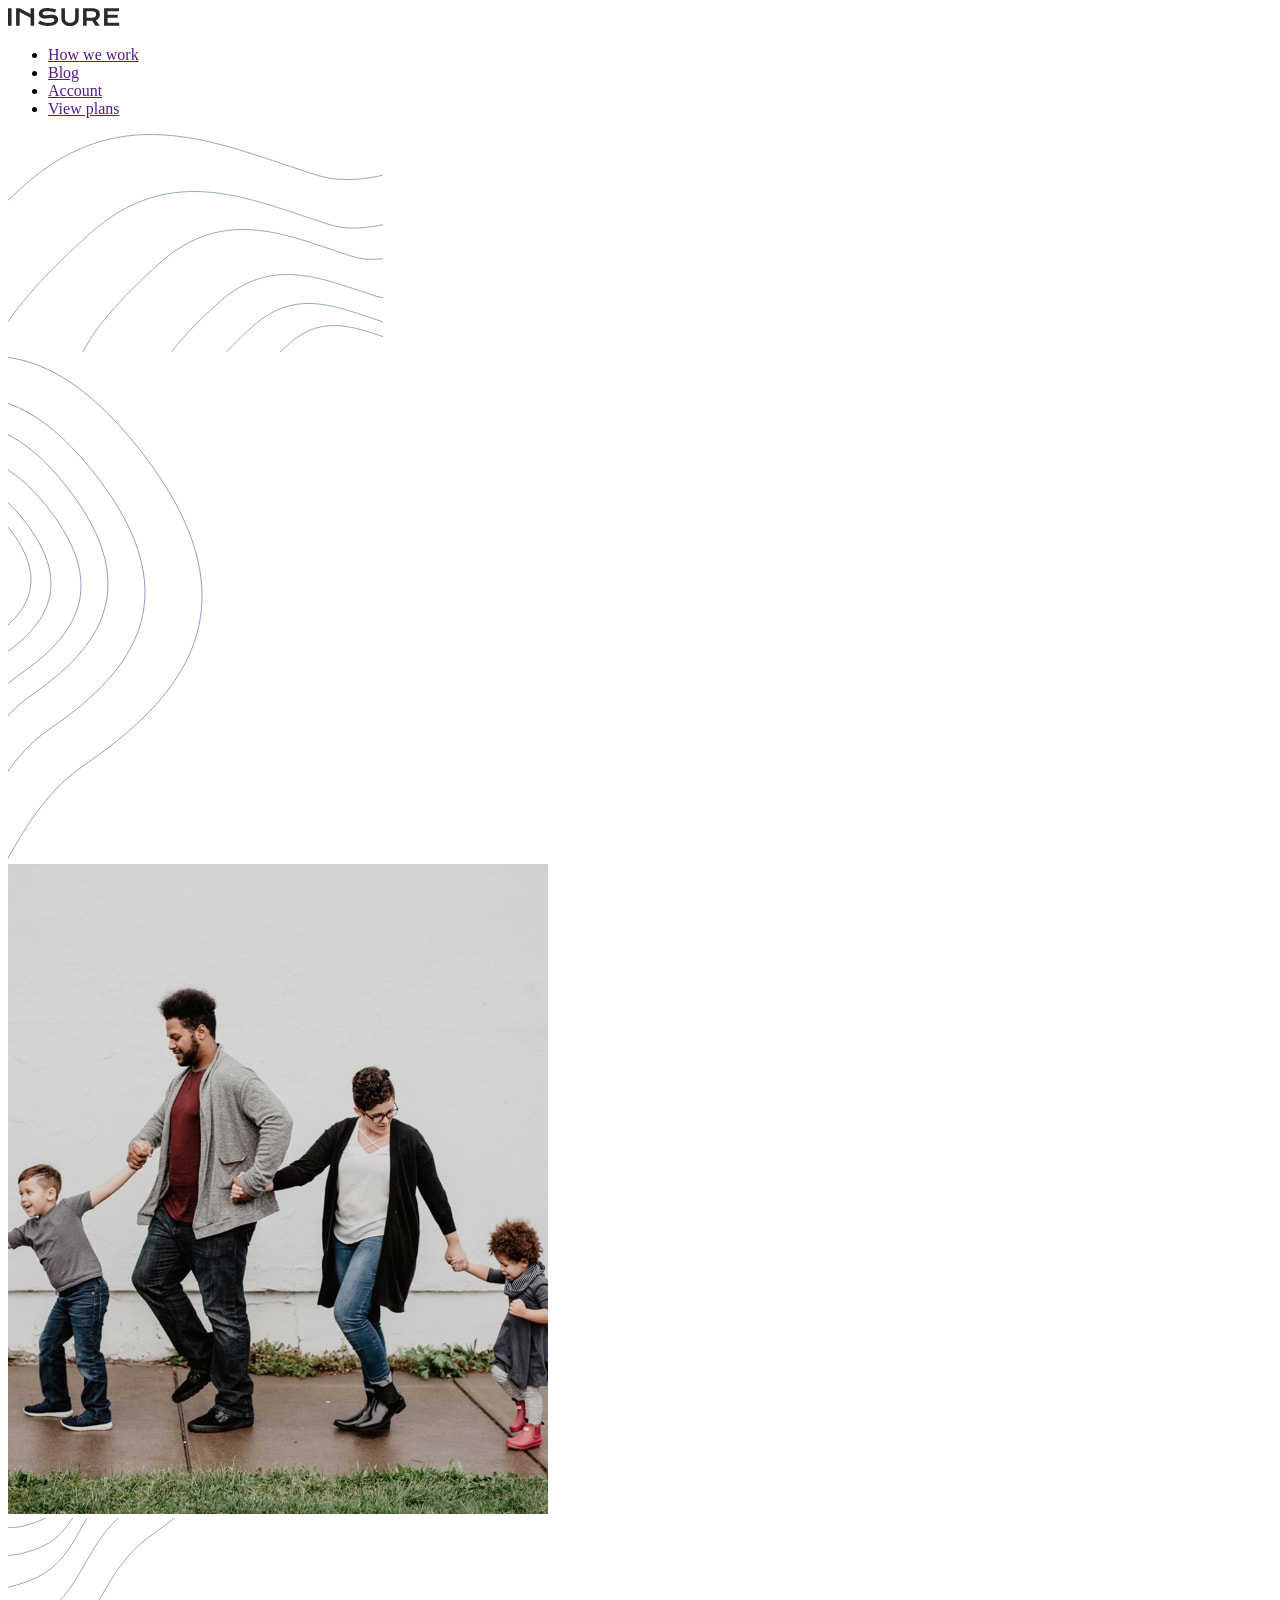
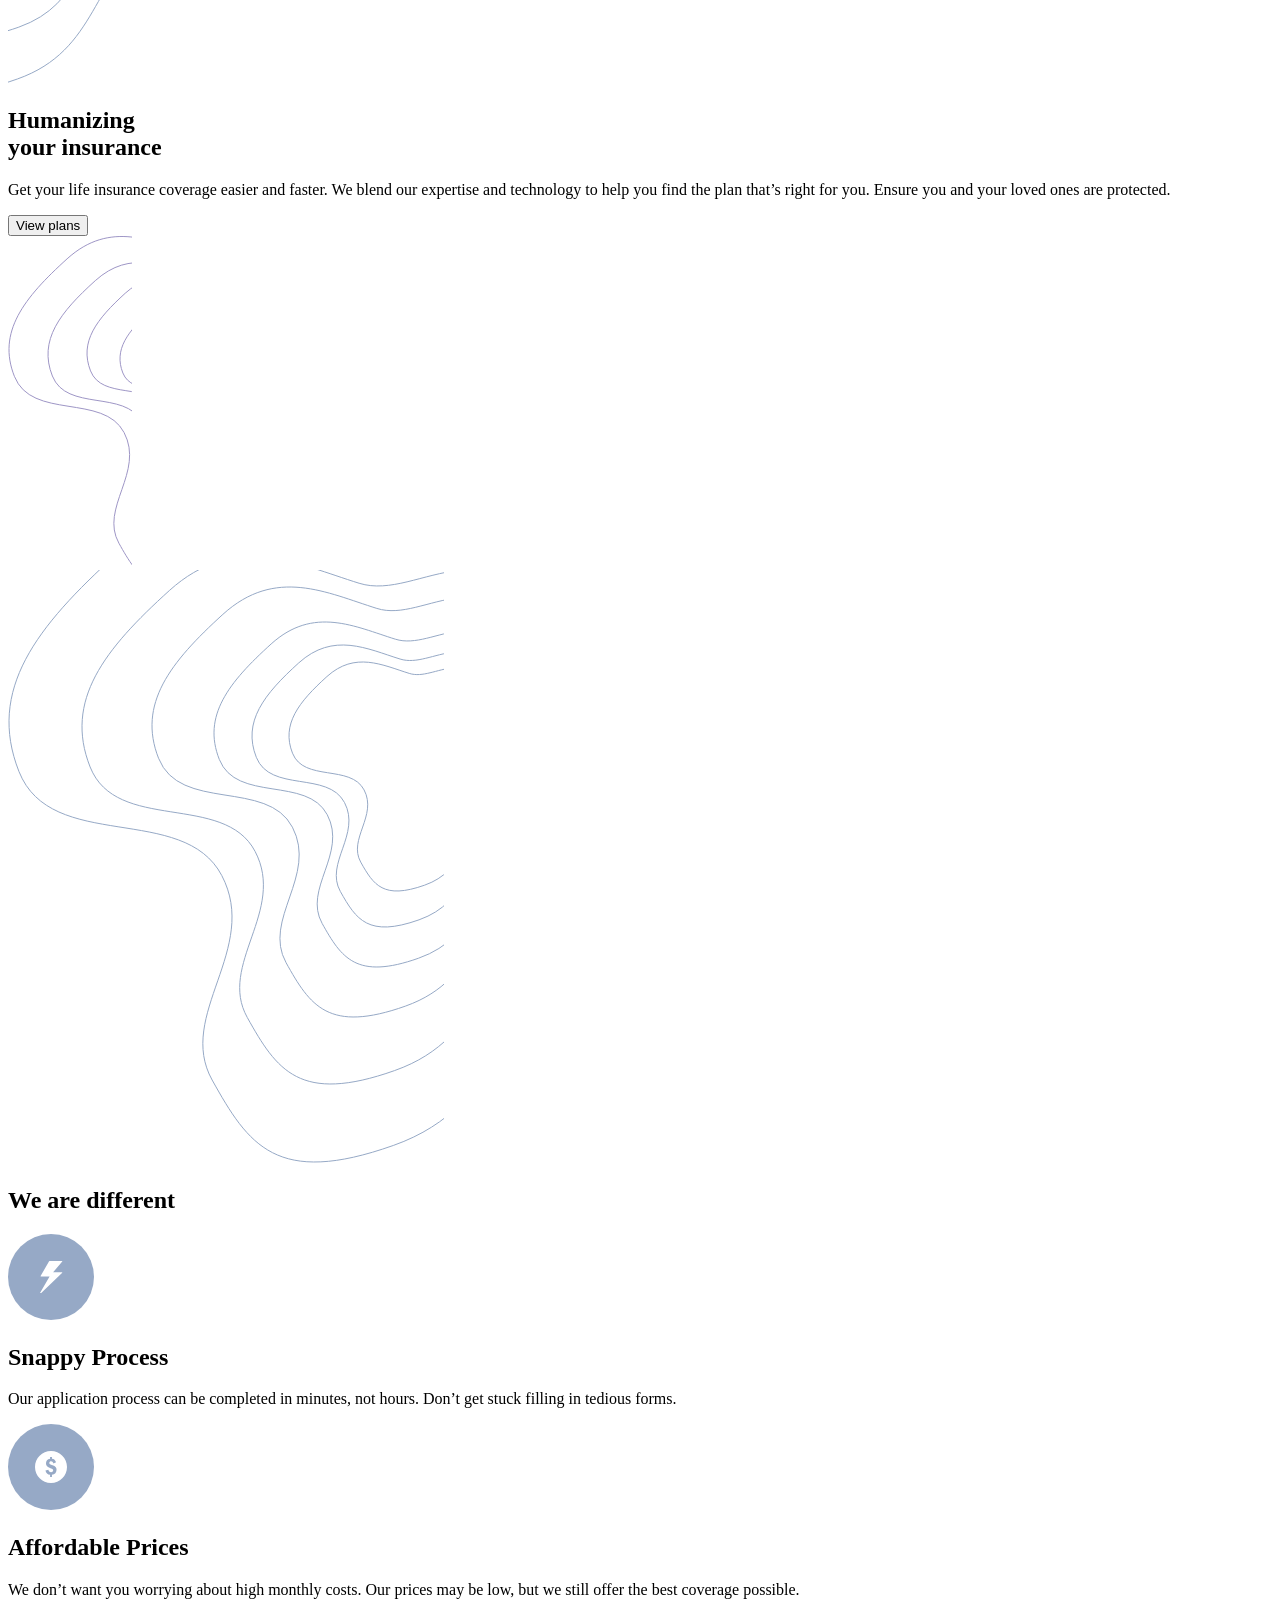
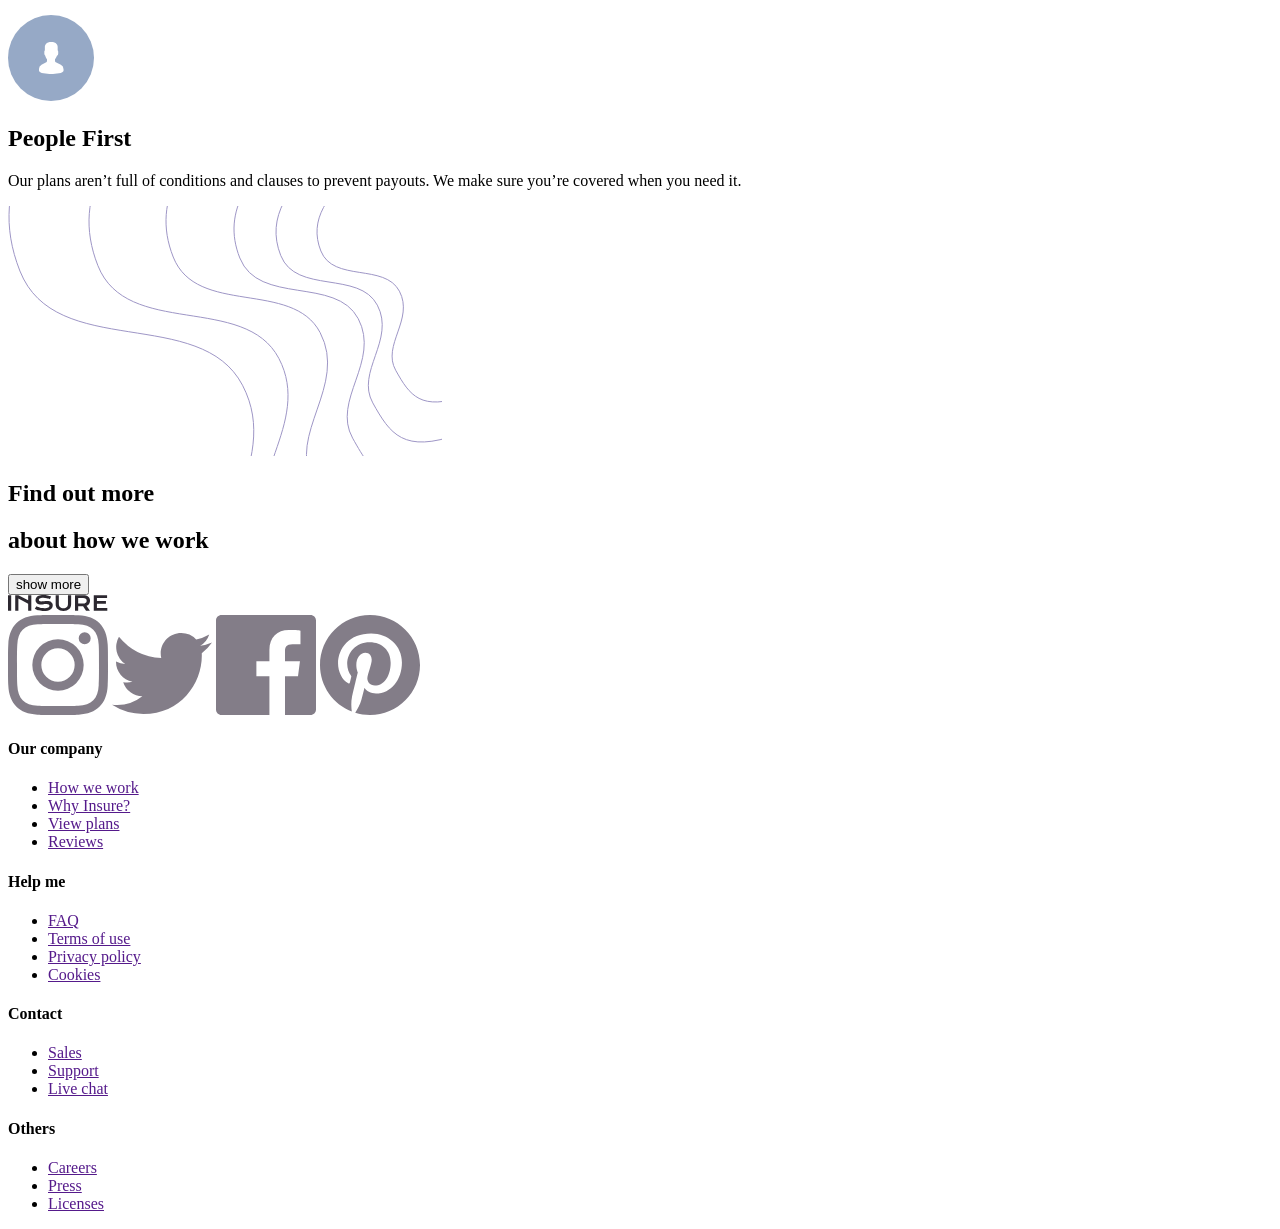
==== index.html @ bb5b34bb "add all" ====
<!DOCTYPE html>
<html lang="en">
<head>
  <meta charset="UTF-8">
  <meta name="viewport" content="width=device-width, initial-scale=1.0"> <!-- displays site properly based on user's device -->

  <link rel="icon" type="image/png" sizes="32x32" href="./images/favicon-32x32.png">
  <!-- index.html or wherever your HTML head lives -->
<link href="https://fonts.googleapis.com/css2?family=DM+Serif+Display&family=Karla:wght@400;700&display=swap" rel="stylesheet">

<link rel="stylesheet" href="css/style.css">
  <title>Frontend Mentor | Insure landing page</title>

  <!-- Feel free to remove these styles or customise in your own stylesheet 👍 -->
  <style>
    .attribution { font-size: 11px; text-align: center; }
    .attribution a { color: hsl(228, 45%, 44%); }
    .footer img {
      width: 100px;
    }
  </style>
</head>
<body>

  <header class="section-one header">
       <div class="container">
        <div class="nav">
            <div class="logo logo--header">
                <a href="" class="link link--logo">
                    <img src="img/logo.svg" alt="logo" class="img img--logo">
                </a>
            </div>
            <div class="box box--nav">
                <span class="ham ham--nav">

                </div>
            </button>
            <ul class="list list--nav ">
                 <li class="item item--nav">
                     <a href="" class="link link--nav">How we work</a>
                     
                 </li>
                 <li class="item item--nav">
                    <a href="" class="link link--nav">Blog</a>
                     
                 </li>
                 <li class="item item--nav">
                    <a href="" class="link link--nav"> Account</a>
                   
                 </li>

                 <li class="item item--nav">
                    <a href="" class="link link--nav"> View plans</a>
                   
                 </li>
            </ul>
        </div>
     </div>
    <img src="img/bg-pattern-mobile-nav.svg" alt="" class=" is--hidden img img--list">
  </header>

<!--=====================

hero

=======================-->




<section class="hero">
  <img src="img/bg-pattern-intro-left-desktop.svg" class="img img--idl" alt="">
  <div class="container container--hero">

        <div class="hero__inner grid">  

            <div class="hero__inner--left col-2-1">
               
                <picture>
                  <source media="(max-width: 768px)" srcset="img/image-intro-mobile.jpg">
                  <source media="(min-width: 769px)" srcset="img/image-intro-desktop.jpg">
                  <img src="img/image-intro-mobile.jpg" class="mobile-onely" alt="Responsive image" >
                </picture>
                
          
            </div>

            <div class="hero__inner--right col-2-2">
           
              <img src="img/bg-pattern-intro-left-mobile.svg" class="img img--iml" alt="">

                <div class="card card--hero">

                  <h1 class="title-1 title-1--hero">
                    Humanizing   <br>
                    your insurance
                  </h1> 

                <p class="text-1 text-1--hero">

                      Get your life insurance coverage easier and faster. We blend our expertise 
                      and technology to help you find the plan that’s right for you. Ensure you 
                      and your loved ones are protected.
                  </p>
                    
                  <button class="button button--hero">
                    View plans</button>
                </div>
               
                 <img src="img/bg-pattern-intro-right-mobile.svg" class="img img--imr" alt="">
               
            </div>


            
          
        </div>

  </div>
 
  <img src="img/bg-pattern-intro-right-desktop.svg" class="img img--idr" alt="">
</section>




<section class="differnt">

   <div class="container">
       <div class="different__title grid">
         <div class="col-1">

             <h1 class="title-1 title-1--different">
                 We are different
             </h1> 


         </div>
            </div>



         <div class="different__content grid">
              <div class="col-3-1">
                  
                  <div class="card card--different">

                    <div class="icon icon--different">
                       <img src="img/icon-snappy-process.svg" alt="">
                    </div>


                    <h2 class="title-3 title-3--different">
                      Snappy Process
                    </h2> 

                    <p class="text-1 text-1--different">
                      Our application process can be completed in minutes, not hours. Don’t get 
                      stuck filling in tedious forms.
                    </p>


                  </div>


                



              
                        
              </div>

              <div class="col-3-2">
                <div class="card card--different">

                  <div class="icon icon--different">
                     <img src="img/icon-affordable-prices.svg">
                  </div>


                  <h2 class="title-3 title-3--different">
                      
                    Affordable Prices

                  </h2> 

                  <p class="text-1 text-1--different">
               
                    We don’t want you worrying about high monthly costs. Our prices may be low, 
                    but we still offer the best coverage possible.
            
                  </p>


                </div>
              </div>
            

              
          
      
            
              <div class="col-3-3">
                <div class="card card--different">

                  <div class="icon icon--different">
                     <img src="img/icon-people-first.svg" alt="">
                  </div>


                  <h2 class="title-3 title-3--different">
                      
                    People First
                  </h2> 

                  <p class="text-1 text-1--different">
                    Our plans aren’t full of conditions and clauses to prevent payouts. We make 
                    sure you’re covered when you need it.
                  </p>


                </div>
              </div>
         </div>


       </div>
   
</section>



<section class="breadcrumb">
        <div class="container">
            <div class=" grid">
               <div class=" col-1">
                <div class="card card--breadcrumb">
                <img src="./img/bg-pattern-how-we-work-desktop.svg" alt="" class="img img--breadcrumb">
                  <div class="box box--title">
                    <h2  class="title-2 title-2--breadcrumb">
                      Find out more 
                   
                   </h2>
                   <h2 class="title-2 title-2--breadcrumb">
                 
                    
                    about how we work
                 </h2>
                  </div>
                
                <button class="button button--breadcrumb">
                    show more
                </button>
                </div>
                 
               </div>
            </div>
        </div>
</section>



<section class="footer">
    <div class="container">
       <div class="footer__inner--top ">
          
        <div class="col-2-1">

           <div class="logo logo--footer">
              <img src="img/logo.svg" alt="" class="img img--logo">

           </div>

        </div>

        <div class="col-2-2">

          <div class="box box__social">
            <img src="img/icon-instagram.svg" alt="">
            <img src="img/icon-twitter.svg" alt="">
            <img src="img/icon-facebook.svg" alt="">
            <img src="img/icon-pinterest.svg" alt="">
         </div>
        </div>
           
       </div>

       <div class="footer__inner--bottom grid">
            
            <div class="col-4-1">
              <h4 class="title title--footer">Our company</h4>
                <ul class="list list--footer">
                    <li class="item item--footer">
                       <a href="" class="link link--footer">How we work</a>
                    </li>

                    <li class="item item--footer">
                      <a href="" class="link link--footer"> Why Insure?</a>
                   </li>


                   <li class="item item--footer">
                    <a href="" class="link link--footer">View plans</a>
                 </li>


                 <li class="item item--footer">
                  <a href="" class="link link--footer"> Reviews</a>
               </li>


                    
                </ul>
              
            </div>


            <div class="col-4-2">
              
              <h4 class="title title--footer"> Help me
              </h4>
              <ul class="list list--footer">
                  <li class="item item--footer">
                     <a href="" class="link link--footer">FAQ</a>
                  </li>

                  <li class="item item--footer">
                    <a href="" class="link link--footer">Terms of use</a>
                 </li>


                 <li class="item item--footer">
                  <a href="" class="link link--footer"> Privacy policy</a>
               </li>


               <li class="item item--footer">
                <a href="" class="link link--footer">Cookies</a>
             </li>


                  
              </ul>
              

              
            </div>



            <div class="col-4-3">

              <h4 class="title title--footer">Contact</h4>
              <ul class="list list--footer">
                  <li class="item item--footer">
                     <a href="" class="link link--footer">Sales</a>
                  </li>

                  <li class="item item--footer">
                    <a href="" class="link link--footer"> Support</a>
                 </li>


                 <li class="item item--footer">
                  <a href="" class="link link--footer">Live chat</a>
               </li>


           

                  
              </ul>

              
            </div>


            <div class="col-4-4">
              <h4 class="title title--footer">  Others</h4>
              <ul class="list list--footer">
                  <li class="item item--footer">
                     <a href="" class="link link--footer"> Careers</a>
                  </li>

                  <li class="item item--footer">
                    <a href="" class="link link--footer"> Press</a>
                 </li>


                 <li class="item item--footer">
                  <a href="" class="link link--footer">Licenses</a>
               </li>


             


                  
              </ul>
              
            </div>
           
       </div>
    </div>
</section>


  <script src="js/nav.js"></script>
</body>
</html>
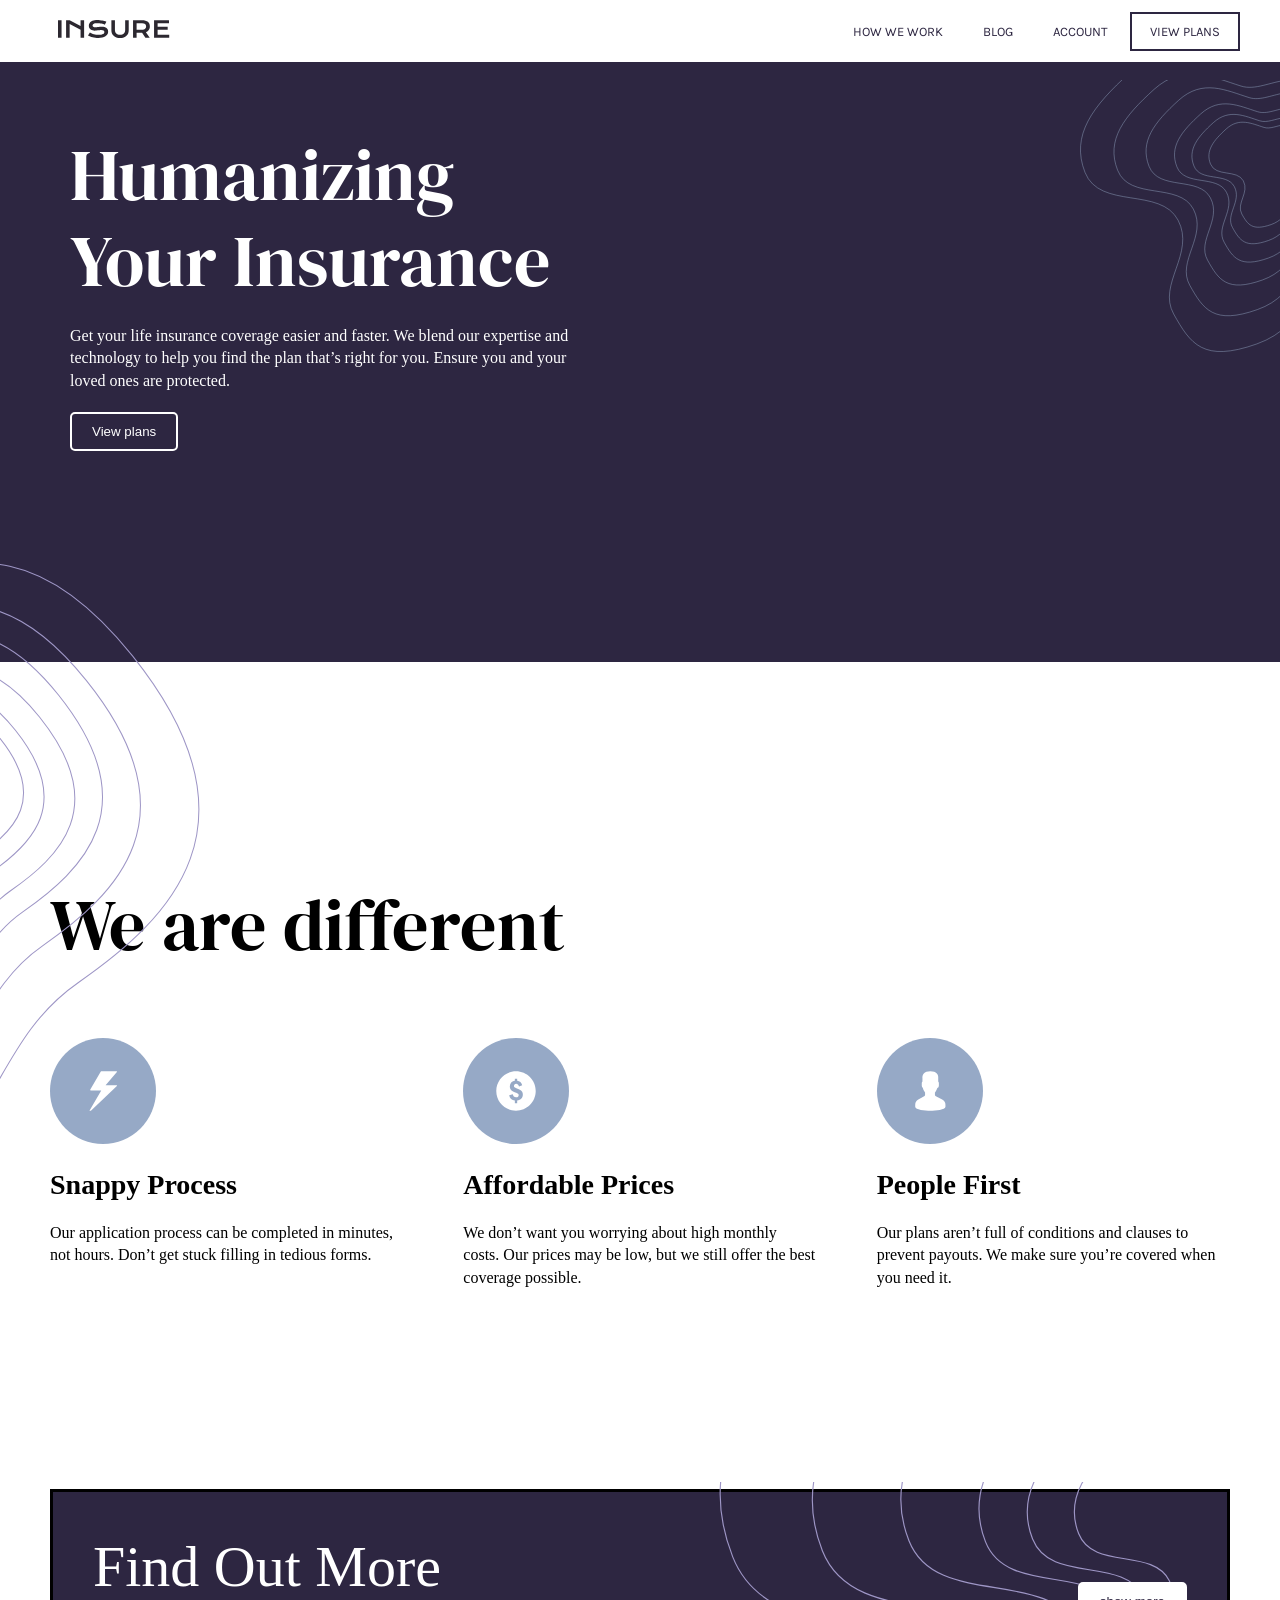
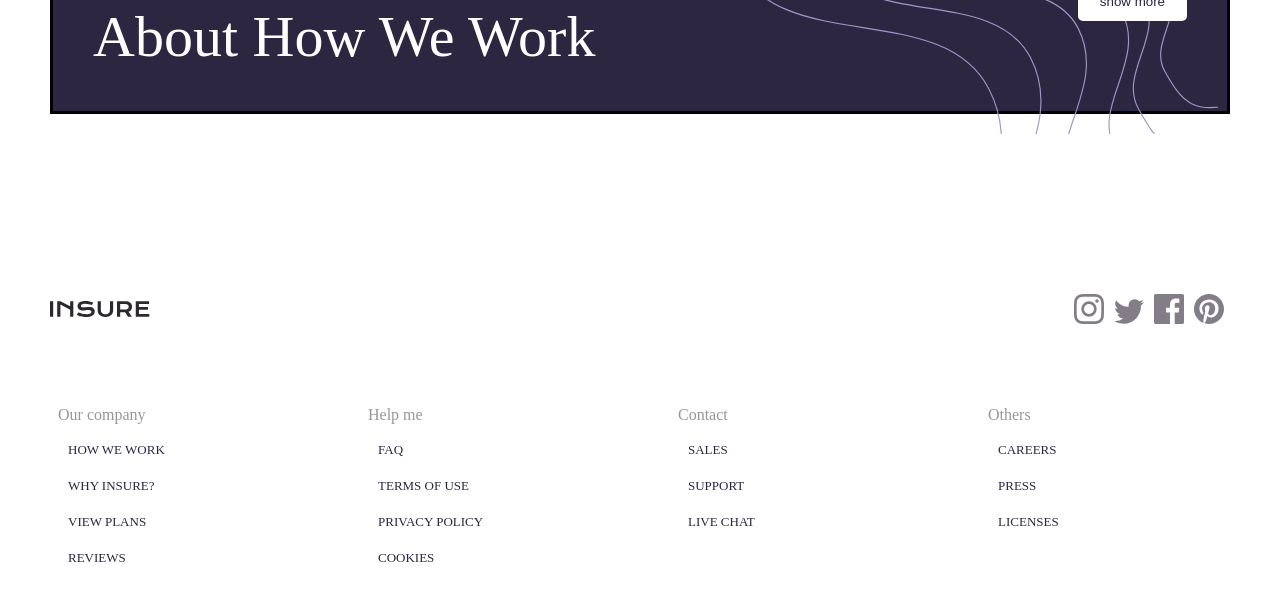
==== commit 2febcb4f: "add all" ====
--- a/index.html
+++ b/index.html
@@ -32,9 +32,9 @@
             </div>
             <div class="box box--nav">
                 <span class="ham ham--nav">
-
-                </div>
-            </button>
+               
+                </span>
+               </div>
             <ul class="list list--nav ">
                  <li class="item item--nav">
                      <a href="" class="link link--nav">How we work</a>
@@ -127,7 +127,7 @@
 
 <section class="differnt">
 
-   <div class="container">
+   <div class="container helper">
        <div class="different__title grid">
          <div class="col-1">
 
@@ -147,7 +147,7 @@
                   <div class="card card--different">
 
                     <div class="icon icon--different">
-                       <img src="img/icon-snappy-process.svg" alt="">
+                       <img src="img/icon-snappy-process.svg" alt="process">
                     </div>
 
 
@@ -176,7 +176,7 @@
                 <div class="card card--different">
 
                   <div class="icon icon--different">
-                     <img src="img/icon-affordable-prices.svg">
+                     <img src="img/icon-affordable-prices.svg" alt="price">
                   </div>
 
 
@@ -206,7 +206,7 @@
                 <div class="card card--different">
 
                   <div class="icon icon--different">
-                     <img src="img/icon-people-first.svg" alt="">
+                     <img src="img/icon-people-first.svg" alt="people">
                   </div>
 
 
@@ -233,7 +233,7 @@
 
 
 <section class="breadcrumb">
-        <div class="container">
+        <div class="container helper">
             <div class=" grid">
                <div class=" col-1">
                 <div class="card card--breadcrumb">
--- a/css/style.css
+++ b/css/style.css
@@ -0,0 +1,805 @@
+@import url("https://fonts.googleapis.com/css2?family=DM+Serif+Display:ital@0;1&family=Karla:ital,wght@0,200..800;1,200..800&display=swap");
+html {
+  font-size: 62.5%;
+  box-sizing: border-box;
+}
+
+*,
+::after,
+::before {
+  margin: 0;
+  padding: 0;
+  box-sizing: border-box;
+}
+
+body {
+  background-color: #fff;
+  font-size: 1.6rem;
+  font-weight: 400;
+}
+
+a {
+  text-decoration: none;
+}
+
+ul,
+ol {
+  list-style: none;
+}
+
+img {
+  width: 100%;
+}
+
+section {
+  width: 100%;
+}
+
+.container.helper {
+  padding: 0 3rem;
+}
+
+.container {
+  max-width: 100%;
+  margin: 0 auto;
+}
+
+.col-2-1, .col-2-2, .col-3-1, .col-3-2, .col-3-3,
+.col-4-1,
+.col-4-2,
+.col-4-3,
+.col-4-4 {
+  margin-bottom: 2rem;
+}
+
+@media screen and (min-width: 768px) {
+  .container {
+    max-width: 100%;
+    margin: 0 auto;
+    padding: 0 3rem;
+  }
+  .spacer {
+    margin: 3rem auto;
+  }
+  .section-four {
+    width: 100%;
+  }
+  .grid {
+    width: 100%;
+    display: grid;
+    grid-template-columns: repeat(12, 1fr);
+    column-gap: 2rem;
+    row-gap: 2rem;
+  }
+  .col-1 {
+    grid-column: 1/13;
+    padding: 2rem;
+  }
+  .col-2-1, .col-2-2 {
+    padding: 2rem;
+  }
+  .col-2-1 {
+    grid-column: 1/7;
+    grid-row: 1/2;
+  }
+  .col-2-2 {
+    grid-column: 7/13;
+    grid-row: 1/2;
+  }
+  .col-3-1 {
+    grid-column: 1/5;
+  }
+  .col-3-2 {
+    grid-column: 5/9;
+  }
+  .col-3-3 {
+    grid-column: 9/13;
+  }
+  .col-3-1, .col-3-2, .col-3-3 {
+    padding: 2rem;
+  }
+  .col-4-1 {
+    grid-column: 1/7;
+    grid-row: 1/2;
+  }
+  .col-4-2 {
+    grid-column: 7/13;
+    grid-row: 1/2;
+  }
+  .col-4-3 {
+    grid-column: 1/7;
+    grid-row: 2/3;
+  }
+  .col-4-4 {
+    grid-column: 7/13;
+    grid-row: 2/3;
+  }
+}
+@media screen and (min-width: 1140px) {
+  .container {
+    max-width: 1440px;
+    margin: 0 auto;
+  }
+  .spacer {
+    margin: 3rem auto;
+  }
+  .section-four {
+    width: 100%;
+  }
+  .grid {
+    width: 100%;
+    display: grid;
+    grid-template-columns: repeat(12, 1fr);
+    column-gap: 2rem;
+  }
+  .col-1 {
+    grid-column: 1/13;
+    padding: 2rem;
+  }
+  .col-2-1, .col-2-2 {
+    padding: 2rem;
+  }
+  .col-2-1 {
+    grid-column: 1/7;
+  }
+  .col-2-2 {
+    grid-column: 7/13;
+  }
+  .grid-3 {
+    width: 100%;
+    display: grid;
+    grid-template-columns: 1fr 1fr ifr;
+  }
+  .col-3-1 {
+    grid-column: 1/5;
+  }
+  .col-3-2 {
+    grid-column: 5/9;
+  }
+  .col-3-3 {
+    grid-column: 9/13;
+  }
+  .col-3-1, .col-3-2, .col-3-3 {
+    padding: 2rem;
+  }
+  .col-4-1, .col-4-2, .col-4-3, .col-4-4 {
+    padding: 2rem;
+  }
+  .col-4-1 {
+    grid-column: 1/4;
+    grid-row: 1/2;
+  }
+  .col-4-2 {
+    grid-column: 4/7;
+    grid-row: 1/2;
+  }
+  .col-4-3 {
+    grid-column: 7/10;
+    grid-row: 1/2;
+  }
+  .col-4-4 {
+    grid-column: 10/13;
+    grid-row: 1/2;
+  }
+}
+.breadcrumb {
+  margin: 14rem 0;
+}
+
+.breadcrumb {
+  position: relative;
+  overflow: hidden !important;
+  margin-bottom: 14rem;
+}
+
+.footer .col-4-1,
+.footer .col-4-2,
+.footer .col-4-3,
+.footer .col-4-4 {
+  border: 0;
+}
+
+.list.list--footer {
+  border: 0;
+  box-shadow: none;
+  text-align: center;
+}
+
+.footer__inner--top .col-2-1,
+.footer__inner--top .col-2-2 {
+  border: none;
+  display: flex;
+  justify-content: center;
+  margin-bottom: 3rem;
+}
+.footer__inner--top .social img {
+  width: 2rem;
+}
+
+.link.link--footer {
+  background-color: white;
+  border: 0;
+  color: #2D2641;
+  text-transform: uppercase;
+  font-size: 1.3rem;
+}
+
+.title.title--footer {
+  font-size: 1.6rem;
+  color: #837D88;
+  font-weight: 100;
+  color: #979797;
+  padding: 0.8rem;
+}
+
+@media (min-width: 768px) {
+  .footer__inner--top {
+    display: flex;
+    justify-content: space-between;
+    align-items: center;
+  }
+  .footer__inner--bottom .list.list--footer {
+    text-align: left;
+  }
+  .footer__inner--bottom .title.title--footer {
+    text-align: left;
+  }
+}
+.card {
+  display: flex;
+  flex-direction: column;
+  gap: 1rem;
+  justify-content: center;
+}
+.card--hero, .card--different, .card--breadcrumb {
+  gap: 5rem;
+  align-items: center;
+}
+.card--breadcrumb {
+  padding: 4rem;
+  border: 3px black solid;
+  background-color: #2D2641;
+  position: relative;
+}
+
+@media screen and (min-width: 768px) {
+  .card {
+    display: flex;
+    flex-direction: column;
+    gap: 2rem;
+    justify-content: center;
+  }
+  .card--hero, .card--different {
+    align-items: flex-start;
+  }
+  .card--breadcrumb {
+    flex-direction: row;
+    justify-content: space-between;
+  }
+}
+.img-style {
+  border-radius: 2rem;
+  border: 2px solid black;
+  width: 100%;
+}
+
+.icon {
+  width: 100%;
+}
+.icon--different {
+  width: 30%;
+}
+
+.img--breadcrumb {
+  width: 499px;
+  position: absolute;
+  top: -10px;
+  right: -20px;
+}
+
+@media screen and (min-width: 768px) {
+  .img--breadcrumb {
+    width: 499px;
+    position: absolute;
+    top: 9;
+    right: 9px;
+  }
+}
+.title-1 {
+  font-size: 4.8rem;
+}
+
+.title-2 {
+  font-size: 4rem;
+}
+
+.title-3 {
+  font-size: 2.8rem;
+}
+
+@media screen and (min-width: 768px) {
+  .title-1 {
+    font-size: 7.2rem;
+    font-weight: 400;
+    font-family: "DM Serif Display", sans-serif;
+  }
+  .title-2 {
+    font-size: 5.8rem;
+  }
+  .title-3 {
+    font-size: 2.8rem;
+  }
+}
+@media screen and (min-width: 1100px) {
+  .container {
+    max-width: 1440px;
+    margin: 0 auto;
+  }
+  .title-1 {
+    font-size: 7.2rem;
+  }
+  .title-2 {
+    font-size: 5.8rem;
+  }
+  .title-3 {
+    font-size: 2.8rem;
+  }
+}
+.text-1 {
+  font-size: 1.6rem;
+}
+
+.title-1 {
+  line-height: 1.2;
+  font-weight: 400;
+  text-align: center;
+}
+.title-1--hero {
+  text-transform: capitalize;
+  color: white;
+}
+.title-1--different {
+  margin-bottom: 3rem;
+}
+
+.title-2 {
+  line-height: 1.2;
+  color: white;
+  font-weight: 400;
+  text-align: center;
+}
+.title-2--breadcrumb {
+  text-transform: capitalize;
+}
+
+.title-3 {
+  line-height: 1.2;
+}
+.title-3--different {
+  text-transform: capitalize;
+  text-align: center;
+}
+
+.text-1 {
+  line-height: 1.4;
+  text-align: center;
+}
+.text-1--hero {
+  color: white;
+}
+.footer h4 {
+  text-align: center;
+}
+
+@media screen and (min-width: 768px) {
+  .text-1 {
+    text-align: left;
+  }
+  .title-1 {
+    text-align: left;
+  }
+  .title-3 {
+    text-align: left;
+  }
+  .title-2--breadcrumb {
+    text-align: left;
+  }
+}
+.list {
+  box-shadow: 10px 6px 6px #333;
+}
+
+.list--footer .link.link--list {
+  background-color: red;
+  display: block;
+}
+.list--footer .link.link--list:hover {
+  background-color: white;
+}
+
+.list.list--nav {
+  box-shadow: none;
+}
+
+.link {
+  padding: 1rem 1.8rem;
+  border: 1px solid gray;
+  border-radius: 1rem;
+  background-color: black;
+  color: white;
+  display: inline-block;
+}
+
+.link.link--logo {
+  background-color: white;
+}
+
+@media (min-width: 768px) {
+  .item.item--nav:last-child {
+    background-color: red !important;
+  }
+}
+.header {
+  position: relative;
+}
+
+.nav {
+  align-items: center;
+  display: flex;
+  justify-content: space-between;
+  padding: 1rem;
+}
+
+.item.item--nav {
+  display: inline-block;
+}
+
+.item.item--nav:last-child {
+  border: 2px solid #2D2641;
+}
+
+.link.link--nav {
+  background-color: white;
+  color: #2D2641;
+  border: 0;
+  border-radius: 0;
+  text-transform: uppercase;
+  font-family: "Karla", sans-serif;
+  font-size: 1.3rem;
+}
+
+.link.link--nav:hover {
+  background-color: #2D2641;
+  color: white;
+}
+
+.list.list--nav {
+  border: 0;
+  display: block;
+}
+
+.link.link--logo {
+  border: 0;
+}
+
+.img.img--list {
+  position: absolute;
+  top: 440px;
+  left: 0;
+  display: none;
+  z-index: 1000;
+}
+
+@media screen and (max-width: 768px) {
+  .list.list--nav {
+    display: none;
+  }
+  .box.box--nav {
+    width: 3rem;
+    height: 3rem;
+    border: 1px solid black;
+    display: inline-block;
+    position: relative;
+    display: flex;
+    justify-content: center;
+    align-items: center;
+    cursor: pointer;
+  }
+  .nav {
+    position: relative;
+    display: flex;
+    justify-content: space-between;
+    align-items: center;
+  }
+  .item.item--nav {
+    display: block;
+  }
+  .link.link--nav {
+    width: 100%;
+    border-radius: 0;
+    display: block;
+    background-color: #2D2641;
+    color: white;
+    text-align: center;
+    padding: 2rem;
+    font-size: 1.6rem;
+  }
+  .is--active.list.list--nav {
+    display: block;
+    top: 6rem;
+    position: absolute;
+    width: 100%;
+    left: 50%;
+    transform: translateX(-50%);
+    background-color: #2D2641;
+    height: 100vh;
+    z-index: 100;
+    padding: 0 4rem;
+  }
+  .ham.ham--nav {
+    width: 70%;
+    height: 2px;
+    background-color: #2D2641;
+    position: relative;
+  }
+  .ham.ham--nav.is--active {
+    background-color: transparent;
+  }
+  .ham.ham--nav::after {
+    content: "";
+    width: 100%;
+    height: 100%;
+    background-color: #2D2641;
+    position: absolute;
+    top: 7px;
+  }
+  .ham.ham--nav.is--active::after {
+    top: 0;
+    transform: rotate(45deg);
+  }
+  .ham.ham--nav::after {
+    content: "";
+    width: 100%;
+    height: 100%;
+    background-color: #2D2641;
+    position: absolute;
+    top: 8px;
+  }
+  .ham.ham--nav::before {
+    content: "";
+    width: 100%;
+    height: 100%;
+    background-color: #2D2641;
+    position: absolute;
+    top: -8px;
+  }
+  .ham.ham--nav.is--active::before {
+    top: 0;
+    transform: rotate(-45deg);
+  }
+  .is--active.img.img--list {
+    display: block;
+    width: 100vw;
+    z-index: 1000;
+  }
+  .item.item--nav:last-child {
+    border: 2px solid white;
+  }
+}
+/*
+
+//===============
+
+//font-stack
+
+//==============
+
+
+$font-family--heading: 'DM Serif Display', sans-serif;
+$font-family--body : 'Karla', sans-serif;
+
+
+
+//=================
+
+// font-weight
+
+//==================
+
+$font-weight-thin : 100;
+$font-weight-light : 300;
+$font-weight-medium : 400;
+$font-weight-bold : 700;
+$font-weight-ultra-bold : 900;  
+
+
+//=====================
+
+// descriptive color
+
+//=====================
+
+
+$white : #fff;
+
+$gray-500: #979797;
+
+
+$purple-900: #2D2641;
+$misty-blue: #96A9C6;
+$grayish-purple: #837D88;
+$gray-purple-900: #2C2830;
+$gray-lavender-500: #837D88;
+
+
+//====================
+
+// usage color
+
+//===================
+
+
+$primary-color: $purple-900;
+$secondary-color: $misty-blue;
+$nav-link-color: $grayish-purple;
+$header-color: $gray-purple-900;
+$p-color :  $gray-lavender-500;
+$footer-li-color: $purple-900;
+$logp-color: $gray-purple-900;
+
+
+//===========================
+
+// font-size  desktop
+
+//===========================
+
+
+$font-size--sm : 1.3rem;  // button  and navlink    footer-li-link footer-list header
+$font-size--md  : 1.6rem;  // paragraph
+$font-size--lg  : 2.8rem;  // card header
+$font-size--xlg  : 5.8rem; // breadcrumb  header 
+$font-size--xxlg : 7.2rem;  // hero header  / card section header
+
+@media (max-width: 768){
+    $font-size--xxlg : 4.8rem;
+}
+
+
+
+$fs-nav-link : $font-size--sm;
+$fs-btn      : $font-size--sm;
+$fs-p        : $font-size--md;
+$fs-sec-header : $font-size--xxlg;
+$fs-hero-header : $font-size--xxlg;
+$font-size-breadcrumb : $font-size--xlg;
+
+
+*/
+.hero {
+  background-color: #2D2641;
+}
+
+.hero__inner--right.col-2-2 {
+  padding: 2rem 4rem 4rem;
+}
+
+.hero__inner--left.col-2-1 {
+  margin-bottom: 0;
+  padding-left: 0;
+}
+
+.hero__inner--right {
+  position: relative;
+  overflow: hidden;
+}
+
+.img.img--iml {
+  position: absolute;
+  top: 0;
+  width: 130px;
+  left: 0;
+  display: block;
+}
+
+.img.img--imr {
+  position: absolute;
+  bottom: -220px;
+  width: 130px;
+  right: 0;
+  display: block;
+}
+
+.img.img--idl {
+  display: none;
+}
+
+.img.img--idr {
+  display: none;
+}
+
+@media screen and (min-width: 768px) {
+  .img.img--idr {
+    position: absolute;
+    width: 200px;
+    top: 80px;
+    right: 0;
+    display: block;
+  }
+  .img.img--iml, .img.img--imr {
+    display: none;
+  }
+  .img.img--idl {
+    position: absolute;
+    width: 200px;
+    bottom: -180px;
+    left: 0;
+    display: block;
+  }
+  .hero {
+    margin-bottom: 20rem;
+  }
+  .hero__inner {
+    padding-top: 5rem;
+    height: 60rem;
+    overflow: visible;
+  }
+  .hero__inner--left.col-2-1 {
+    grid-column: 7/13;
+  }
+  .hero__inner--right.col-2-2 {
+    overflow: hidden;
+    grid-column: 1/7;
+  }
+  .img.img--intro--right {
+    position: absolute;
+    top: 0;
+    width: 300px;
+    right: -30px;
+  }
+  .mobile-only {
+    display: none;
+  }
+}
+.button--hero {
+  padding: 10px 20px;
+  border: none;
+  border-radius: 5px;
+  cursor: pointer;
+  text-align: center;
+  background-color: #2D2641;
+  color: white;
+  transition: background-color 0.3s;
+  border: 2px solid white;
+}
+.button--hero:hover {
+  background-color: white;
+  color: #2D2641;
+}
+.button--breadcrumb {
+  padding: 10px 20px;
+  border: none;
+  border-radius: 5px;
+  cursor: pointer;
+  text-align: center;
+  background-color: white;
+  color: #2D2641;
+  transition: background-color 0.3s;
+  border: 2px solid white;
+  position: relative;
+  z-index: 100;
+}
+.button--breadcrumb:hover {
+  background-color: #2D2641;
+  color: white;
+}
+
+.box.box__social img {
+  width: 30px;
+  margin-right: 6px;
+}
+
+.is--hidden {
+  display: none;
+}
+/*# sourceMappingURL=style.css.map */
